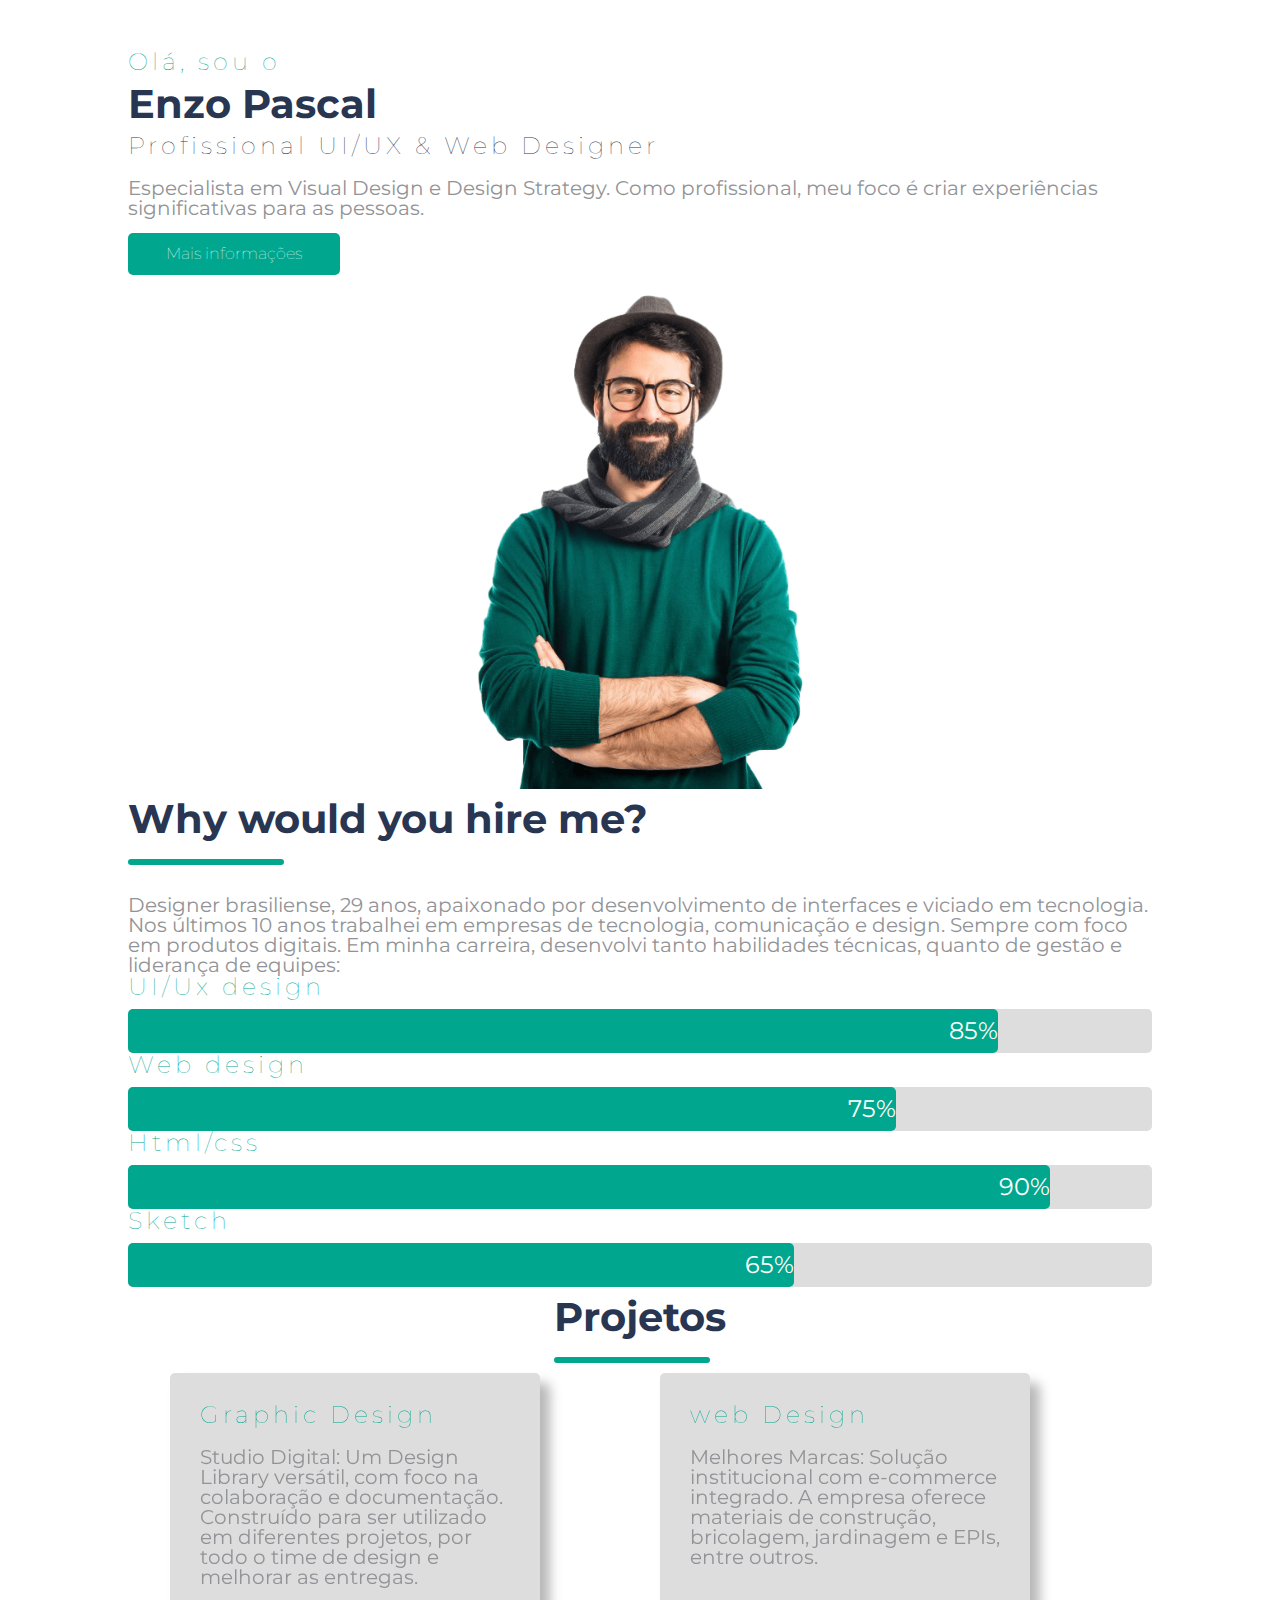
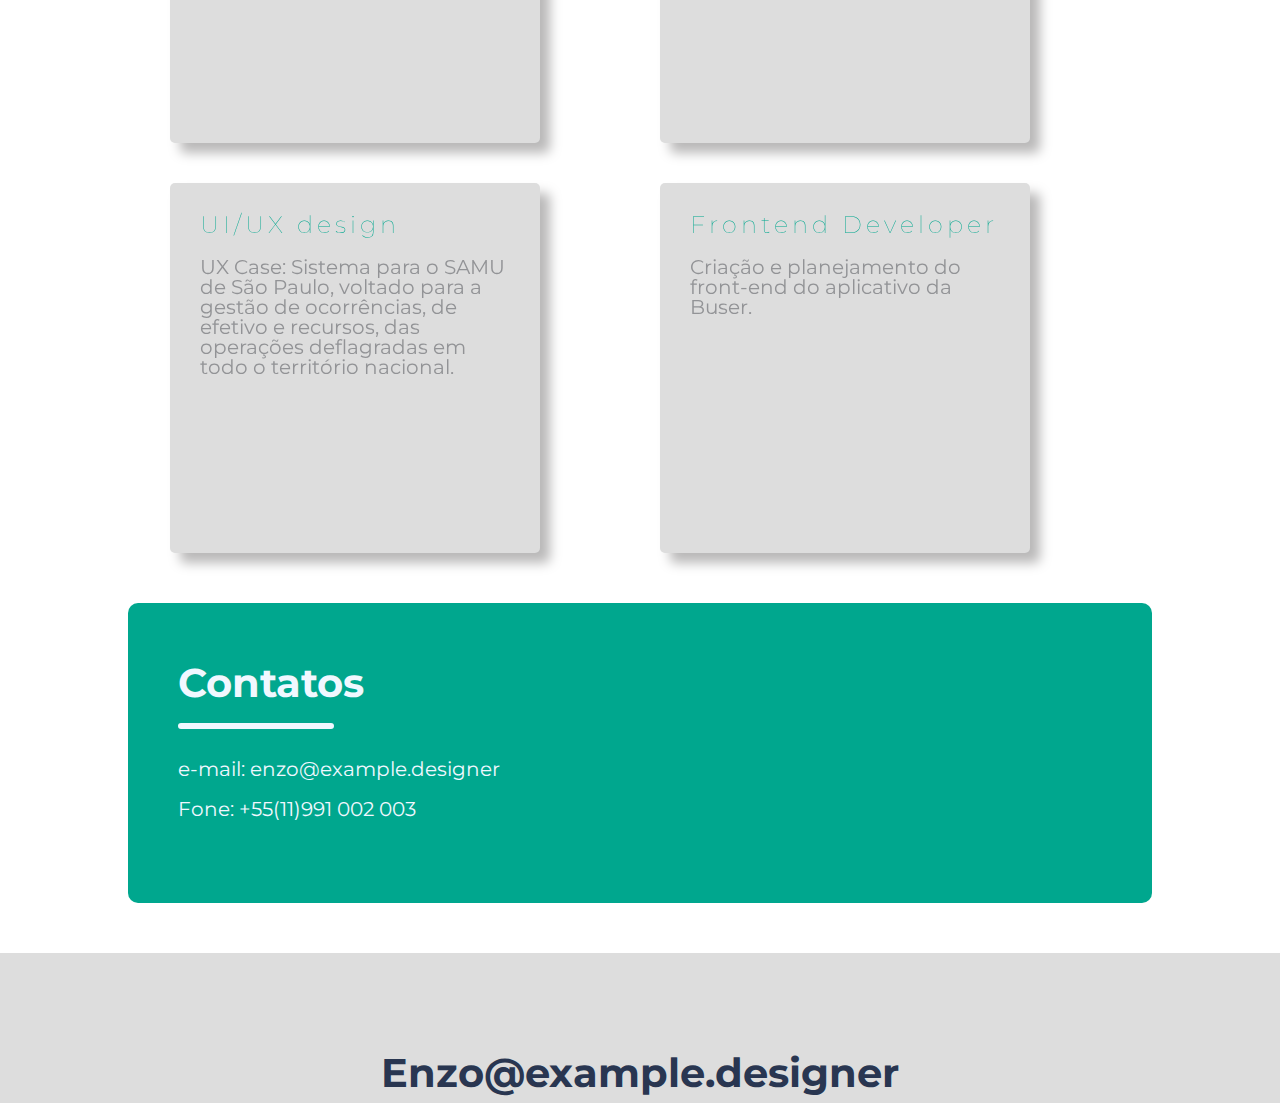
==== index.html @ 2038680f "organização diretorios" ====
<!DOCTYPE html>
<html lang="pt-br">
  <head>
    <meta charset="UTF-8" />
    <meta http-equiv="X-UA-Compatible" content="IE=edge" />
    <meta name="viewport" content="width=device-width, initial-scale=1.0" />
    <title>Enzo Pascal</title>
    <link rel="preconnect" href="https://fonts.googleapis.com" />
    <link rel="preconnect" href="https://fonts.gstatic.com" crossorigin />
    <link rel="preconnect" href="https://fonts.googleapis.com" />
    <link rel="preconnect" href="https://fonts.gstatic.com" crossorigin />
    <link rel="preconnect" href="https://fonts.googleapis.com" />
    <link rel="preconnect" href="https://fonts.gstatic.com" crossorigin />
    <link
      href="https://fonts.googleapis.com/css2?family=Montserrat:wght@400;900&display=swap"
      rel="stylesheet"
    />
    <link rel="stylesheet" href="css/reset.css" />
    <link rel="stylesheet" href="css/style.css" />
    <link
      rel="stylesheet"
      href="https://unicons.iconscout.com/release/v4.0.0/css/line.css"
    />
  </head>
  <body>
    <!-----------------------------main----------------------------------------->
    <main>
      
        <div class="titulo">Olá, sou o</div>
        <div class="Bold">
         Enzo Pascal
        </div>
        <div class="subtitulo">Profissional UI/UX & Web Designer</div>
     
       <div class="texto">
         Especialista em Visual Design e Design Strategy. Como profissional, meu
         foco é criar experiências significativas para as pessoas.
        </div>
       <div class="botao">
         <a href="">Mais informações</a>
        </div>
     <div class="center_align">
        <div class="imagem">
          <img src="images/hero.png" alt="" height="494" width="326" />
        </div>
     </div>
    </main

    --------------------skills---------------------------------------

    <div class="center_align">
      <div class="Bold">Why would you hire me?</div> 
      <div class="linha-horizontal"></div>
    </div>
     <div class="texto">
      Designer brasiliense, 29 anos, apaixonado por desenvolvimento de interfaces e viciado em tecnologia. Nos últimos 10 anos trabalhei em empresas de tecnologia, comunicação e design. Sempre com foco em produtos digitais. 
      Em minha carreira, desenvolvi tanto habilidades técnicas, quanto de gestão e liderança de equipes:
    </div>
    <div class="titulo">UI/Ux design</div>
    <div class="container">
      <div class="skills ux">85%</div>
    </div>
    <div class="titulo">Web design</div>
    <div class="container">
      <div class="skills webdesign">75%</div>
    </div>
    <div class="titulo">Html/css</div>
    <div class="container">
      <div class="skills html">90%</div>
    </div>
     <div class="titulo">Sketch</div>
    <div class="container">
      <div class="skills sketch">65%</div>
    </div>
 
  
  
    <!----------------------projetos----------------------------------------->
  
    <div class="center_align">
      <div class="Bold">Projetos</div>
      <div class="linha-horizontal"></div> 
    </div>
    <div class="projetos">
      <div class="projetos_box">
        <i class="uil uil-palette"></i>
        <div class="titulo">Graphic Design</div>
        <div class="texto">Studio Digital: Um Design Library versátil, com foco na colaboração e documentação. Construído para ser utilizado em diferentes projetos, por todo o time de design e melhorar as entregas. </div>
      </div>

      <div class="projetos_box">
        <i class="uil uil-object-group"></i>
        <div class="titulo">web Design</div>
        <div class="texto">Melhores Marcas: Solução institucional com e-commerce integrado. A empresa oferece materiais de construção, bricolagem, jardinagem e EPIs, entre outros. </div>
      </div>

      <div class="projetos_box">
       <i class="uil uil-house-user"></i>
       <div class="titulo">UI/UX design</div>
       <div class="texto">UX Case: Sistema para o SAMU de São Paulo, voltado para a gestão de ocorrências, de efetivo e recursos, das operações deflagradas em todo o território nacional. </div>
      </div>

      <div class="projetos_box">
        <i class="uil uil-brackets-curly"></i>
        <div class="titulo">Frontend Developer</div>
        <div class="texto">Criação e planejamento do front-end do aplicativo da Buser.</div>
      </div>
    </div>


    <!----------------------contato----------------------------------------->
    <div class="contato_box">
      <div class="Bold color_contato">Contatos</div>
      <div class="linha-horizontal_contato"></div>
      <div class="texto color_contato">e-mail: enzo@example.designer</div>
      <div class="texto color_contato">Fone: +55(11)991 002 003</div>
    </div>
  </body>
    <!----------------------footer----------------------------------------->

    <footer>
     <div class="icons">
      <i class="uil uil-facebook-f"></i>
      <i class="uil uil-twitter-alt"></i>
      <i class="uil uil-instagram"></i>
      <i class="uil uil-linkedin-alt"></i>
    </div>
      <div class="Bold">Enzo@example.designer</div>
      
    </footer>


</html>
---- css/style.css ----
body {
  position: relative;
  font-family: "Montserrat", sans-serif;
  font-size: 24px;
  font-weight: 400;
  color: #293651;
  padding: 50px 500px 100px 500px;
}

main>.Bold {
  color: #293651;
  font-size: 40px;
  font-weight: bolder;
  padding: 10px 0px 10px 0px;
}

.titulo {
  font-family: montserrat;
  color: #00a78e;
  font-weight: lighter;
  letter-spacing: 4px;
}

.subtitulo {
  font-family: montserrat;
  color: #293651;
  font-weight: lighter;
  letter-spacing: 4px;
}

.texto {
  color: #929396;
  padding-top: 20px;
  font-size: 20px;
  letter-spacing: 0px;
}

a {
  font-family: montserrat;
  background-color: #00a78e;
  border: none;
  color: white;
  padding: 13px 38px;
  text-align: center;
  text-decoration: none;
  display: inline-block;
  font-size: 16px;
  border-radius: 5px;

  margin-top: 15px;
  font-weight: lighter;
}

a>.botao {
  margin-top: 10px;
}

.imagem {
  padding-top: 20px;

}

/*---------------------SOBRE---------------------- */


.titulo_sobre {
  font-family: montserrat;
  color: #293651;
  font-size: 30px;
  font-weight: 500;
  letter-spacing: 0px;
}

.text_sobre {
  color: #929396;
  padding-top: 20px;
  font-size: 20px;
  letter-spacing: 0px;
}

hr {
  border: 0;
  border-top: 3px solid #00a78e;
  margin-right: 730px;
}




/*-----------------------skills---------------------------*/
.center_align {
  display: grid;
  justify-content: center;
}


.Bold {
  color: #293651;
  font-size: 40px;
  font-weight: bolder;
  padding: 10px 0px 10px 0px;
  align-self: center;
}

.linha-horizontal {
  width: 150px;
  margin-top: 10px;
  margin-bottom: 10px;
  border: 3px solid #00a78e;
  background-color: #00a78e;
  border-radius: 5px;
}

.container {
  width: 100%;
  /* Full width */
  background-color: #ddd;
  /* Grey background */
  border-radius: 5px;
  margin-top: 10px;
}

.skills {
  text-align: right;
  /* Right-align text */
  padding-top: 10px;
  /* Add top padding */
  padding-bottom: 10px;
  /* Add bottom padding */
  color: white;
  /* White text color */
  border-radius: 5px;
  margin-top: 10px;
}

.ux {
  width: 85%;
  background-color: #00a78e;
}

.webdesign {
  width: 75%;
  background-color: #00a78e;
}

.html {
  width: 90%;
  background-color: #00a78e;
}

.sketch {
  width: 65%;
  background-color: #00a78e;
}

/*-----------------------projects---------------------------*/

.projetos {
  display: grid;
  grid-template-columns: 450px 450px;
  justify-content: center;
  gap: 40px;
  margin-bottom: 50px;
}

.projetos_box {
  background-color: #ddd;
  width: 310px;
  height: 310px;
  float: left;
  border-radius: 5px;
  padding: 30px;
  filter: drop-shadow(10px 10px 6px #b9b8b8);

}

.uil-palette,
.uil-object-group,
.uil-house-user,
.uil-brackets-curly {
  font-size: 70px;
  color: #00a78e;
}


/*-----------------------contatos---------------------------*/

.contato_box {
  background-color: #00a78e;
  height: 250px;
  width: 100%;
  border-radius: 10px;
  padding-top: 50px;
  margin-bottom: 100px;
}

.color_contato {
  margin-left: 50px;
  color: aliceblue;
}

.linha-horizontal_contato {
  width: 150px;
  margin-top: 10px;
  margin-bottom: 10px;
  border: 3px solid aliceblue;
  background-color: aliceblue;
  border-radius: 5px;
  margin-left: 50px;
}

/*-----------------------footer---------------------------*/
footer {
  position: absolute;
  left: 0;
  right: 0;
  bottom: 0;
  height: 100px;
  background-color: #ddd;
  height: 100px;
  width: 100%;
  padding-top: 50px;


}

footer>.Bold {
  color: #293651;
  font-size: 40px;
  font-weight: bolder;
  padding: 10px 0px 10px 0px;
  text-align: center;
}

.icons {
  padding-left: 35%;
}

.uil-facebook-f,
.uil-twitter-alt,
.uil-instagram,
.uil-linkedin-alt {
  font-size: 40px;
  color: #00a78e;
  margin-left: 80px;
}

/*----------------------------------------media queries------------------------------------------*/

/*notebbok*/
@media only screen   
and (min-width: 800px)   
and (max-width: 1500px){
      body{
        padding-left: 10%;
        padding-right: 10%;
      }
      .icons {
        padding-left: 29%;
      }
  }



/*celular*/

@media only screen and (max-width: 600px) {

  /*------------------------main-------------------------------------*/
  body {
    padding-left: 10px;
    padding-right: 10px;
  }

  main>.Bold {
    color: #293651;
    font-size: 30px;
    font-weight: bolder;
    padding: 0px 0px 10px 0px;
  }

  .titulo {
    font-size: 15;
    font-family: montserrat;
    color: #00a78e;
    font-weight: lighter;
    letter-spacing: 3px;
  }

  .subtitulo {
    font-size: 15;
    font-family: montserrat;
    color: #293651;
    font-weight: lighter;
    letter-spacing: 3px;
  }

  .texto {
    color: #929396;
    padding-top: 10px;
    font-size: 15px;
    letter-spacing: 0px;
  }

  /*-----------------------skills---------------------------*/
  .Bold {
    font-size: 40px;
    padding: 10px 0px 10px 0px;
    align-self: center;
  }




  /*------------------------projetos-------------------------------------*/

  .projetos {

    display: grid;
    justify-content: left;
    grid-column: 1;
    margin-left: 10%;
    grid-template-columns: 0px;
    gap: 20px;
    margin-bottom: 20px;

  }

  .projetos_box {
    margin-left: 0px;
    width: 220px;
    height: 220px;
    float: left;
    padding: 30px;
    

  }

  .uil-palette,
  .uil-object-group,
  .uil-house-user,
  .uil-brackets-curly {
    font-size: 60px;

  }
 



  /*-----------------------contatos---------------------------*/

  .contato_box {
    height: 250px;
    padding-top: 50px;
    margin-bottom: 100px;
  }

  .color_contato {
    margin-left: 50px;
  }

  .contato_box> .texto{
    color: #ddd;
  }


  /*------------------------footer-------------------------------------*/
  footer {
    
    height: 100px;
    padding-top: 30px;
    padding-bottom: 5px;
  }

  .uil-facebook-f,
  .uil-twitter-alt,
  .uil-instagram,
  .uil-linkedin-alt {
    font-size: 25px;
    margin-left: 20px;
  }

  .icons {
    padding-left: 60px;
  }

  footer>.Bold {
       font-size: 25px;
       padding: 0px 0px 0px 0px; 
  }

}
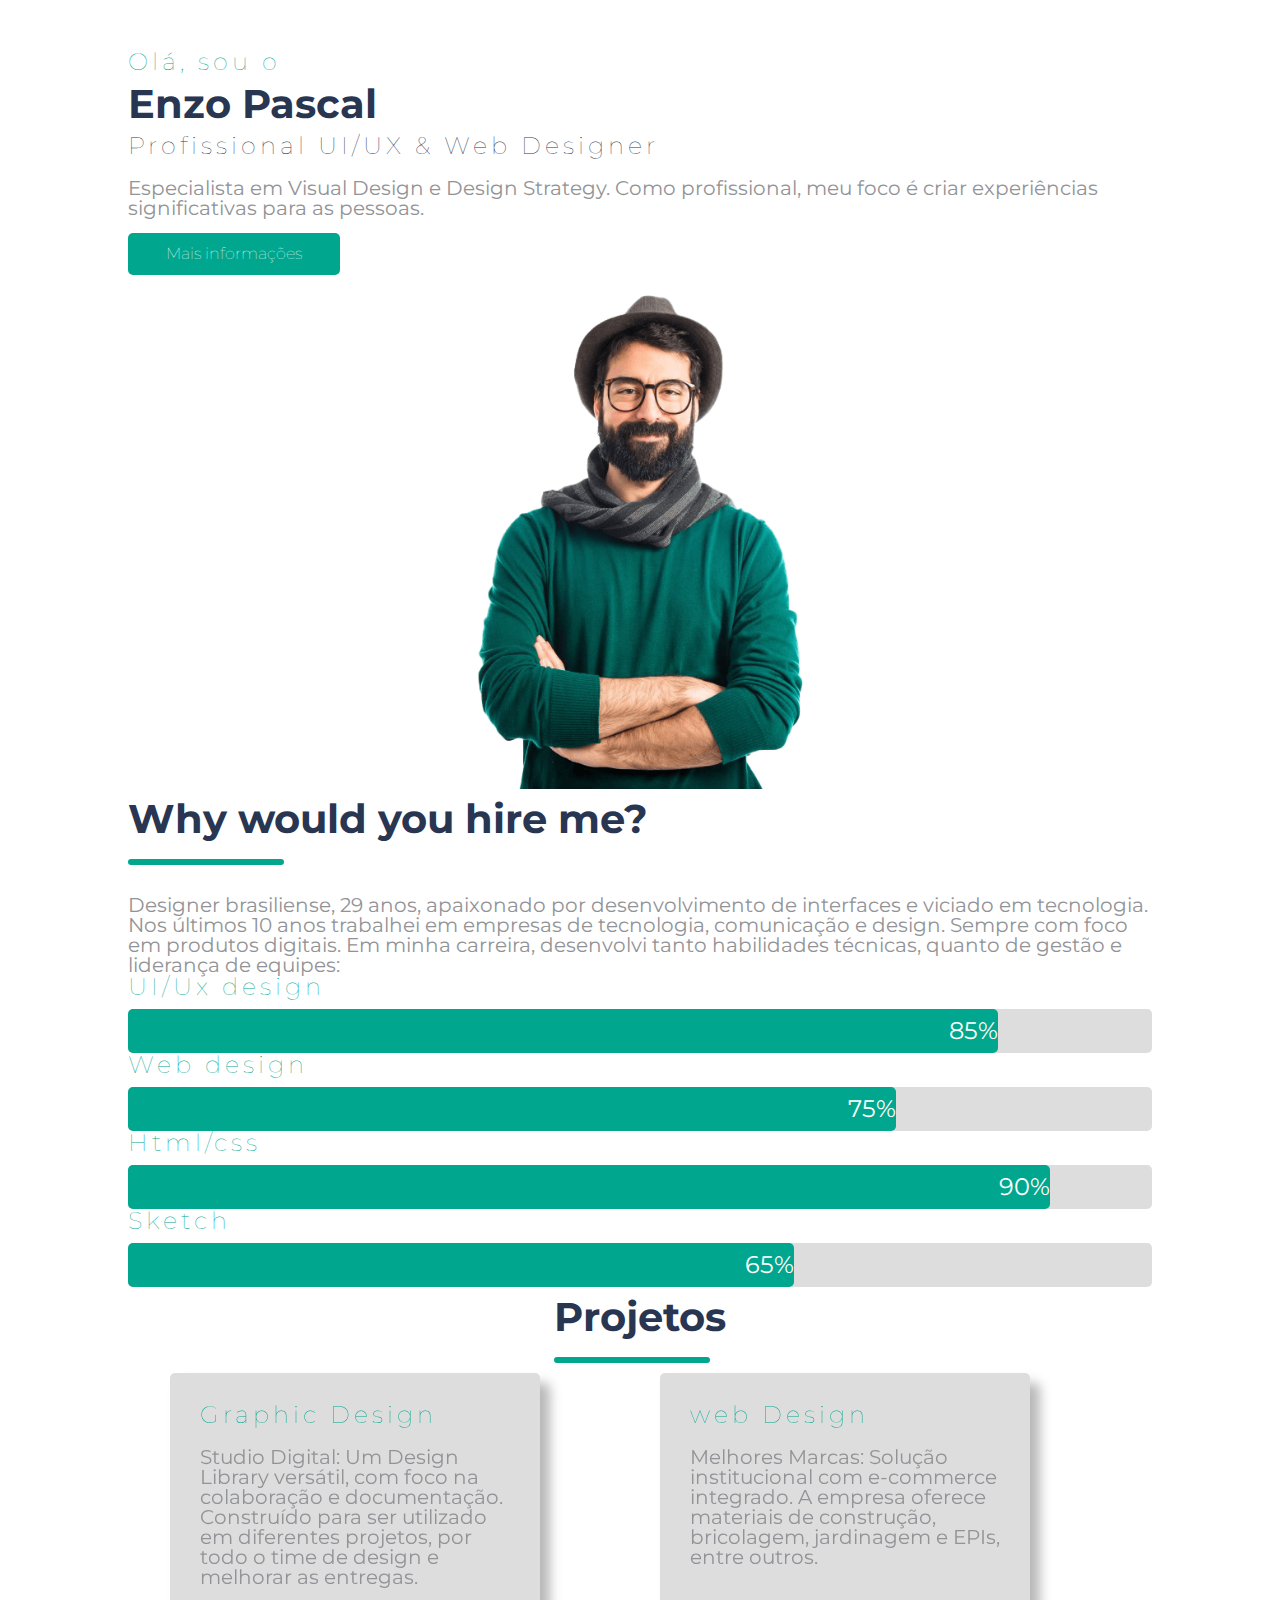
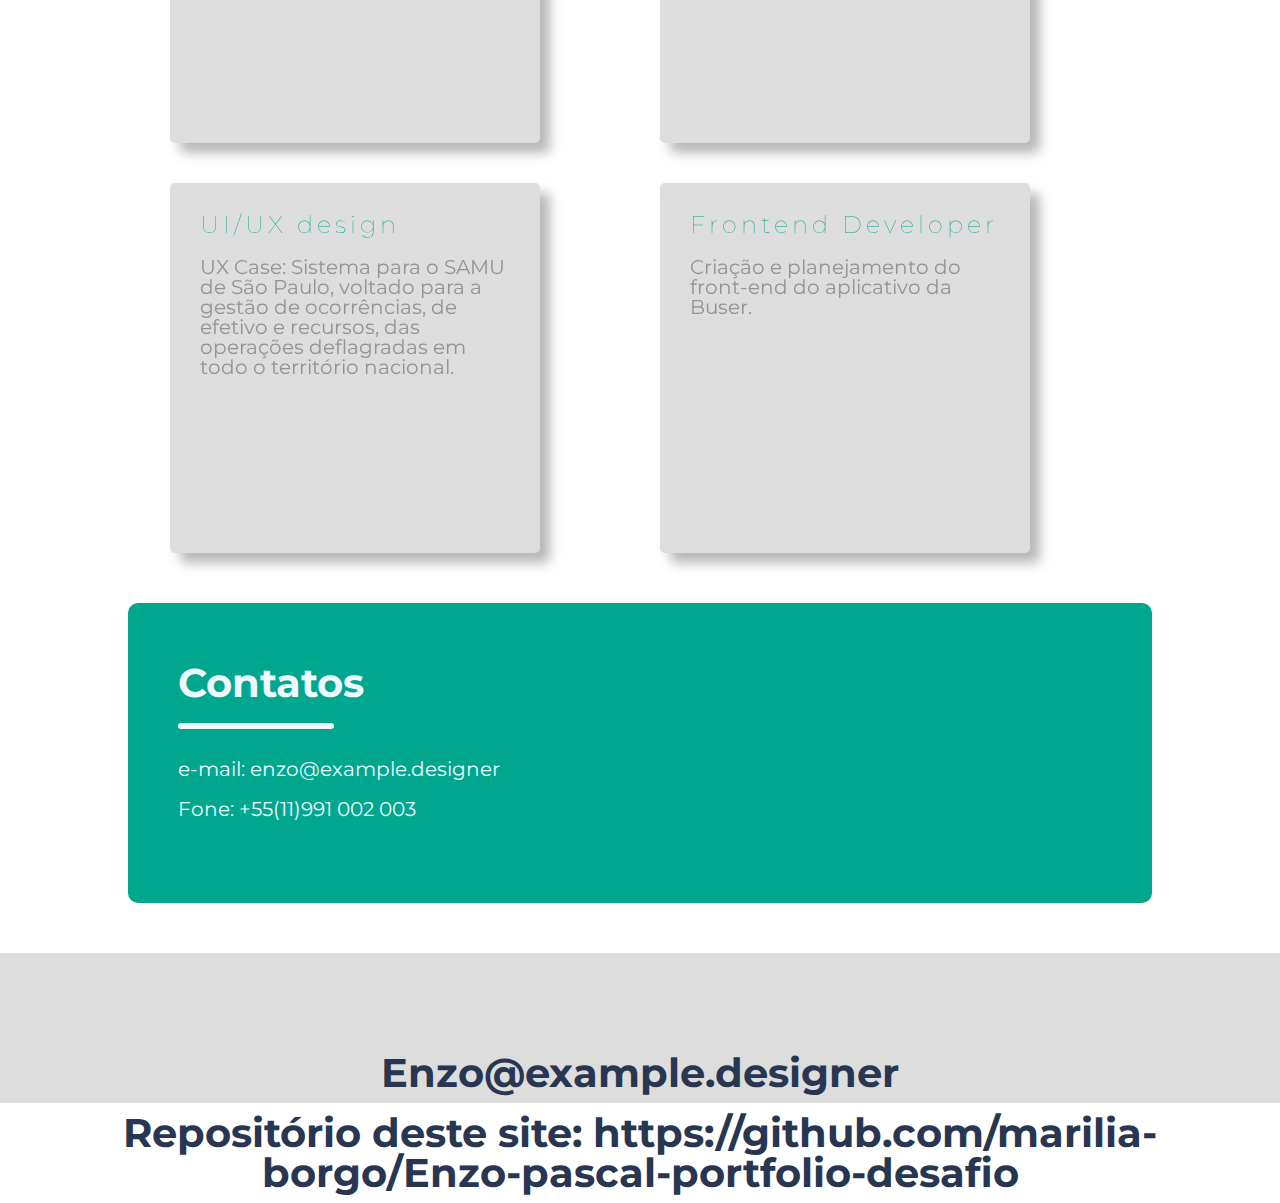
==== commit f8c5d1a4: "link repositorio no site" ====
--- a/index.html
+++ b/index.html
@@ -126,6 +126,7 @@
       <i class="uil uil-linkedin-alt"></i>
     </div>
       <div class="Bold">Enzo@example.designer</div>
+       <div class="Bold">Repositório deste site: https://github.com/marilia-borgo/Enzo-pascal-portfolio-desafio</div>
       
     </footer>
 
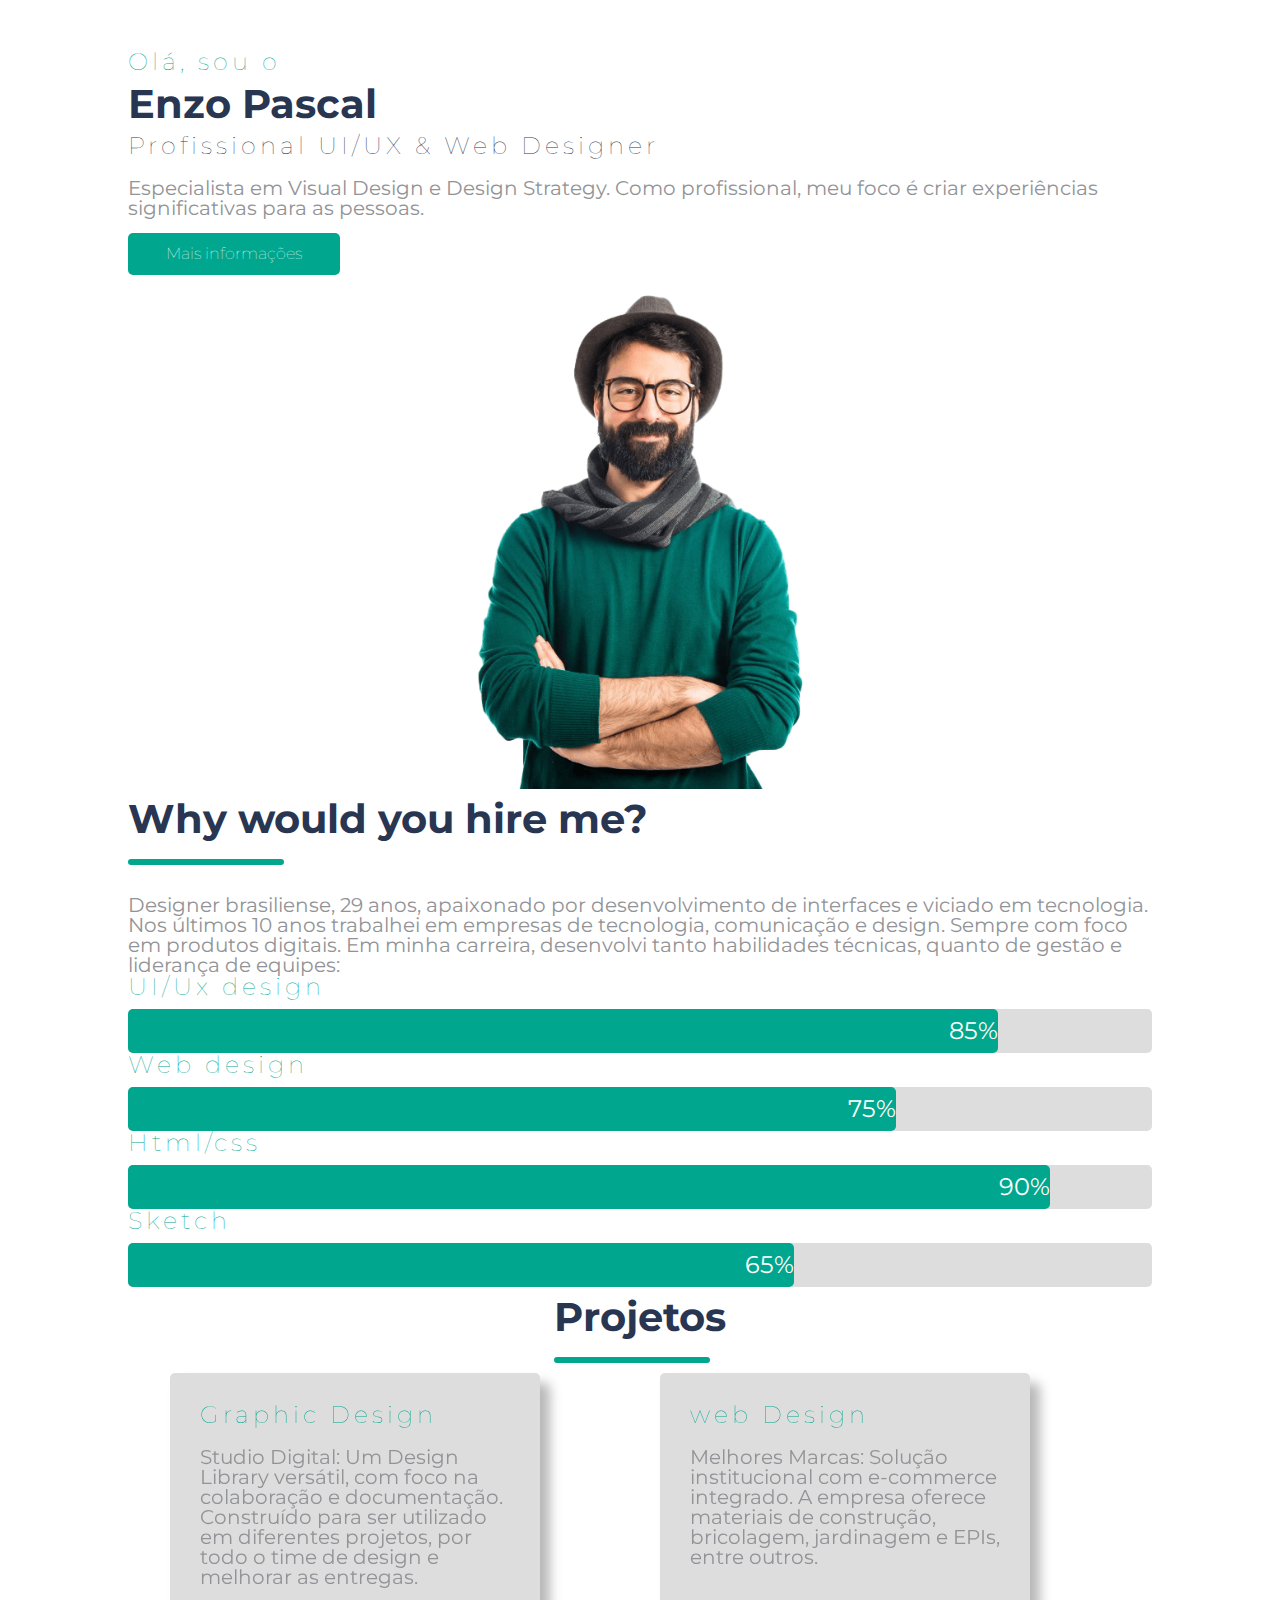
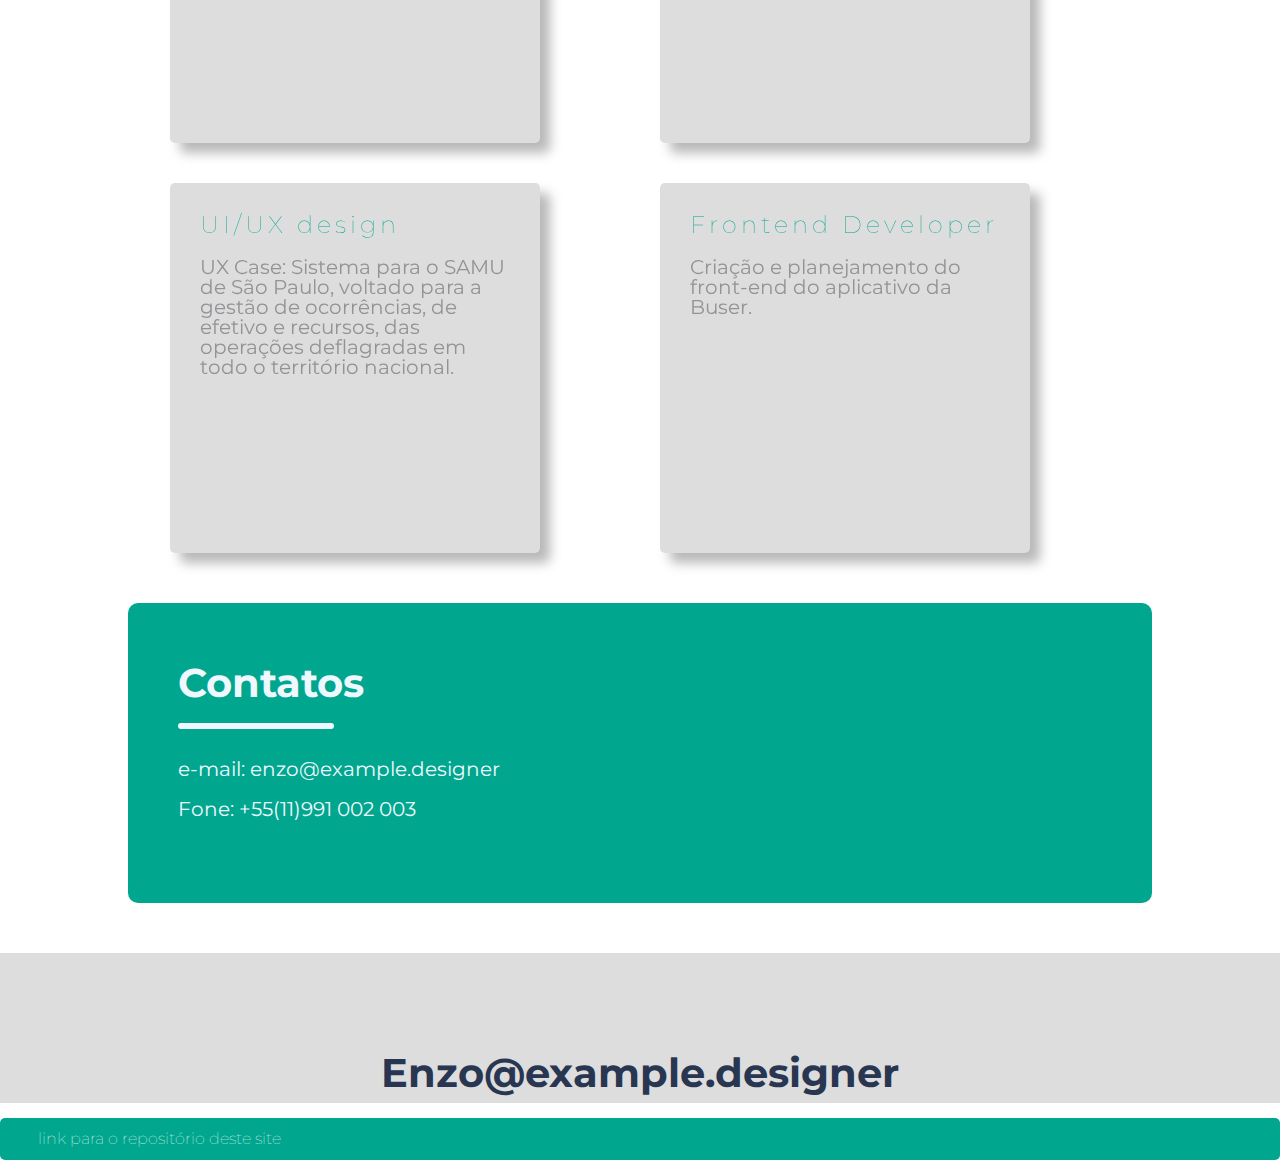
==== commit ce0fd79b: "link fim" ====
--- a/index.html
+++ b/index.html
@@ -126,7 +126,7 @@
       <i class="uil uil-linkedin-alt"></i>
     </div>
       <div class="Bold">Enzo@example.designer</div>
-       <div class="Bold">Repositório deste site: https://github.com/marilia-borgo/Enzo-pascal-portfolio-desafio</div>
+      <a href="https://github.com/marilia-borgo/Enzo-pascal-portfolio-desafio" target="_blank">link para o repositório deste site</a>
       
     </footer>
 
--- a/css/style.css
+++ b/css/style.css
@@ -245,6 +245,11 @@
   margin-left: 80px;
 }
 
+footer > a {
+  display: flex;
+  text-align: center;
+}
+
 /*----------------------------------------media queries------------------------------------------*/
 
 /*notebbok*/
